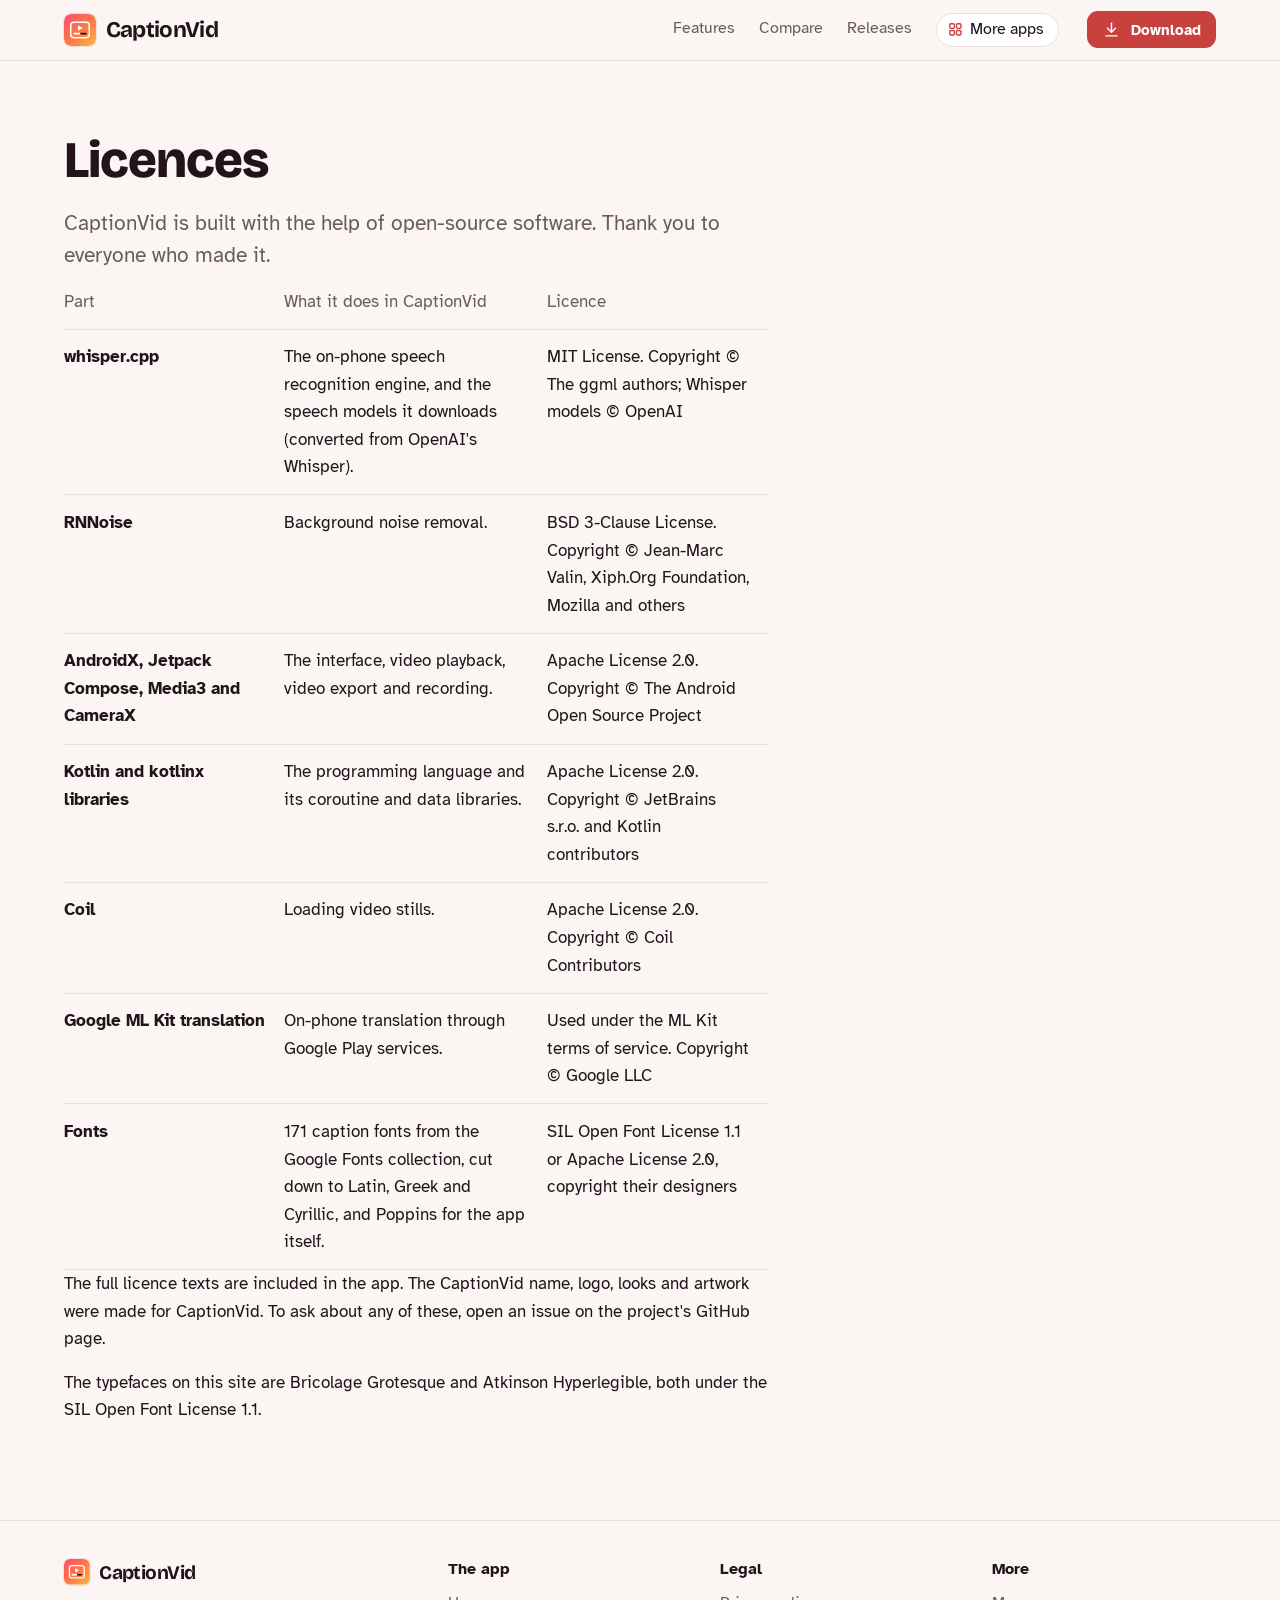
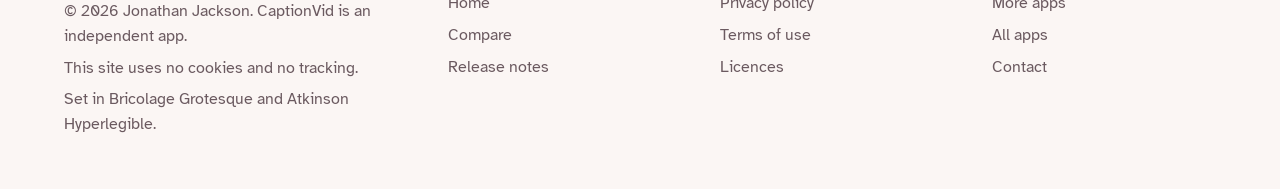
==== licences.html @ 20e52fe6 "CaptionVid 1.0.0 website" ====
<!DOCTYPE html>
<html lang="en-GB">
<head>
<meta charset="utf-8">
<meta name="viewport" content="width=device-width, initial-scale=1">
<title>CaptionVid licences</title>
<meta name="description" content="The open-source parts inside CaptionVid and their licences.">
<meta name="author" content="Jonathan Jackson">
<link rel="canonical" href="https://customgpter.github.io/captionvid/licences.html">
<meta name="theme-color" content="#fbf6f4" media="(prefers-color-scheme: light)">
<meta name="theme-color" content="#0e0b10" media="(prefers-color-scheme: dark)">
<meta property="og:type" content="website">
<meta property="og:site_name" content="CaptionVid">
<meta property="og:title" content="CaptionVid licences">
<meta property="og:description" content="The open-source parts inside CaptionVid and their licences.">
<meta property="og:url" content="https://customgpter.github.io/captionvid/licences.html">
<meta property="og:image" content="https://customgpter.github.io/captionvid/assets/og.png">
<meta property="og:image:width" content="1200">
<meta property="og:image:height" content="630">
<meta property="og:image:alt" content="CaptionVid&#x27;s editor: a sunset video with word-by-word captions, the timeline and the word strip">
<meta property="og:locale" content="en_GB">
<meta name="twitter:card" content="summary_large_image">
<link rel="icon" href="./assets/favicon.svg" type="image/svg+xml">
<link rel="apple-touch-icon" href="./assets/apple-touch-icon.png">
<link rel="preload" href="./assets/fonts/bricolage-grotesque-latin.woff2" as="font" type="font/woff2" crossorigin>
<link rel="preload" href="./assets/fonts/atkinson-hyperlegible-latin-400-normal.woff2" as="font" type="font/woff2" crossorigin>
<link rel="stylesheet" href="./assets/site.css?v=1">
<link rel="stylesheet" href="./assets/house.css?v=1">
<link rel="stylesheet" href="./assets/apps-list.css?v=1">
<script src="./assets/apps-list.js?v=1" defer></script>
</head>
<body>
<a class="skip" href="#main">Skip to content</a>
<header class="masthead">
<div class="wrap">
<a class="brand" href="./" aria-label="CaptionVid home"><svg viewBox="0 0 108 108" aria-hidden="true"><defs><linearGradient id="cvbg" x1="0" y1="0" x2="1" y2="1"><stop offset="0" stop-color="#ff4d6d"/><stop offset=".55" stop-color="#ff7a45"/><stop offset="1" stop-color="#ffb547"/></linearGradient></defs><rect width="108" height="108" rx="24" fill="url(#cvbg)"/><g transform="translate(54 54) scale(1.3) translate(-54 -54)"><path d="M38,34 h32 a8,8 0 0 1 8,8 v24 a8,8 0 0 1 -8,8 h-32 a8,8 0 0 1 -8,-8 v-24 a8,8 0 0 1 8,-8 z" fill="none" stroke="#fff" stroke-width="4"/><path d="M49,42 L61,49 L49,56 Z" fill="#fff"/><path d="M39,61 h14 a2.5,2.5 0 0 1 0,5 h-14 a2.5,2.5 0 0 1 0,-5 z" fill="#fff"/><path d="M57,61 h12 a2.5,2.5 0 0 1 0,5 h-12 a2.5,2.5 0 0 1 0,-5 z" fill="#1a1020"/></g></svg><span>CaptionVid</span></a>
<nav aria-label="Main"><ul><li><a href="./#features">Features</a></li><li><a href="./compare.html">Compare</a></li><li><a href="./releases.html">Releases</a></li><li><a class="more-apps" href="./more-apps.html"><svg class="ico" viewBox="0 0 24 24" aria-hidden="true"><rect x="4" y="4" width="6.5" height="6.5" rx="1.6"/><rect x="13.5" y="4" width="6.5" height="6.5" rx="1.6"/><rect x="4" y="13.5" width="6.5" height="6.5" rx="1.6"/><rect x="13.5" y="13.5" width="6.5" height="6.5" rx="1.6"/></svg>More apps</a></li></ul></nav>
<a class="button small" href="https://github.com/CustomGPTer/captionvid/releases/latest/download/CaptionVid.apk"><svg class="ico" viewBox="0 0 24 24" aria-hidden="true"><path d="M12 4v11"/><path d="M7 10.5l5 5 5-5"/><path d="M5 20h14"/></svg>Download</a>
</div>
</header>
<main id="main" class="doc">
<div class="wrap">
<div class="measure">
<h1>Licences</h1>
<p class="lede">CaptionVid is built with the help of open-source software. Thank you to everyone who made it.</p>
<div class="scroll"><table><thead><tr><th scope="col">Part</th><th scope="col">What it does in CaptionVid</th><th scope="col">Licence</th></tr></thead><tbody><tr><th scope="row">whisper.cpp</th><td>The on-phone speech recognition engine, and the speech models it downloads (converted from OpenAI's Whisper).</td><td>MIT License. Copyright &copy; The ggml authors; Whisper models &copy; OpenAI</td></tr><tr><th scope="row">RNNoise</th><td>Background noise removal.</td><td>BSD 3-Clause License. Copyright &copy; Jean-Marc Valin, Xiph.Org Foundation, Mozilla and others</td></tr><tr><th scope="row">AndroidX, Jetpack Compose, Media3 and CameraX</th><td>The interface, video playback, video export and recording.</td><td>Apache License 2.0. Copyright &copy; The Android Open Source Project</td></tr><tr><th scope="row">Kotlin and kotlinx libraries</th><td>The programming language and its coroutine and data libraries.</td><td>Apache License 2.0. Copyright &copy; JetBrains s.r.o. and Kotlin contributors</td></tr><tr><th scope="row">Coil</th><td>Loading video stills.</td><td>Apache License 2.0. Copyright &copy; Coil Contributors</td></tr><tr><th scope="row">Google ML Kit translation</th><td>On-phone translation through Google Play services.</td><td>Used under the ML Kit terms of service. Copyright &copy; Google LLC</td></tr><tr><th scope="row">Fonts</th><td>171 caption fonts from the Google Fonts collection, cut down to Latin, Greek and Cyrillic, and Poppins for the app itself.</td><td>SIL Open Font License 1.1 or Apache License 2.0, copyright their designers</td></tr></tbody></table></div>
<p>The full licence texts are included in the app. The CaptionVid name, logo, looks and artwork were made for CaptionVid. To ask about any of these, open an issue on the project's GitHub page.</p>
<p>The typefaces on this site are Bricolage Grotesque and Atkinson Hyperlegible, both under the SIL Open Font License 1.1.</p>
</div>
</div>
</main>
<footer class="colophon">
<div class="wrap">
<div>
<a class="brand" href="./" aria-label="CaptionVid home"><svg viewBox="0 0 108 108" aria-hidden="true"><defs><linearGradient id="cvbg" x1="0" y1="0" x2="1" y2="1"><stop offset="0" stop-color="#ff4d6d"/><stop offset=".55" stop-color="#ff7a45"/><stop offset="1" stop-color="#ffb547"/></linearGradient></defs><rect width="108" height="108" rx="24" fill="url(#cvbg)"/><g transform="translate(54 54) scale(1.3) translate(-54 -54)"><path d="M38,34 h32 a8,8 0 0 1 8,8 v24 a8,8 0 0 1 -8,8 h-32 a8,8 0 0 1 -8,-8 v-24 a8,8 0 0 1 8,-8 z" fill="none" stroke="#fff" stroke-width="4"/><path d="M49,42 L61,49 L49,56 Z" fill="#fff"/><path d="M39,61 h14 a2.5,2.5 0 0 1 0,5 h-14 a2.5,2.5 0 0 1 0,-5 z" fill="#fff"/><path d="M57,61 h12 a2.5,2.5 0 0 1 0,5 h-12 a2.5,2.5 0 0 1 0,-5 z" fill="#1a1020"/></g></svg><span>CaptionVid</span></a>
<p>&copy; 2026 Jonathan Jackson. CaptionVid is an independent app.</p>
<p>This site uses no cookies and no tracking.</p>
<p>Set in Bricolage Grotesque and Atkinson Hyperlegible.</p>
</div>
<nav aria-label="The app"><h2>The app</h2><ul>
<li><a href="./">Home</a></li>
<li><a href="./compare.html">Compare</a></li>
<li><a href="./releases.html">Release notes</a></li>

</ul></nav>
<nav aria-label="Legal"><h2>Legal</h2><ul>
<li><a href="./privacy.html">Privacy policy</a></li>
<li><a href="./terms.html">Terms of use</a></li>
<li><a href="./licences.html">Licences</a></li>
</ul></nav>
<nav aria-label="More"><h2>More</h2><ul>
<li><a href="./more-apps.html">More apps</a></li>
<li><a href="https://customgpter.github.io/">All apps</a></li>
<li><a href="https://github.com/CustomGPTer/captionvid/issues">Contact</a></li>
</ul></nav>
</div>
</footer>
</body>
</html>
---- assets/site.css ----
@font-face{font-family:"Bricolage Grotesque";src:url("fonts/bricolage-grotesque-latin.woff2") format("woff2");font-weight:200 800;font-style:normal;font-display:swap}
@font-face{font-family:"Atkinson Hyperlegible";src:url("fonts/atkinson-hyperlegible-latin-400-normal.woff2") format("woff2");font-weight:400;font-style:normal;font-display:swap}
@font-face{font-family:"Atkinson Hyperlegible";src:url("fonts/atkinson-hyperlegible-latin-700-normal.woff2") format("woff2");font-weight:700;font-style:normal;font-display:swap}

/* Daylight page, night-time camera. The lamp colour is kept for the one thing to press and for what the camera has seen. */
:root{
  --page:#f2f5f9; --panel:#ffffff; --raised:#e8edf3; --ink:#0d1a2b; --soft:#465468; --rule:#d2dae4;
  --accent:#0a6a55; --accent-ink:#ffffff; --warn:#8a5200; --rec:#d3302f;
  --lamp:#ffb347; --lamp-ink:#231400; --lamp-text:#8a5200;
  --night:#09111e; --night-2:#111d30; --night-3:#1a2a43; --night-ink:#eaf0f8; --night-soft:#9fb0c7; --night-rule:#24364f; --iris:#55d6ab;
  --display:"Bricolage Grotesque","Atkinson Hyperlegible",system-ui,sans-serif;
  --sans:"Atkinson Hyperlegible",system-ui,-apple-system,"Segoe UI",Roboto,sans-serif;
  --mono:ui-monospace,SFMono-Regular,Menlo,Consolas,"Liberation Mono",monospace;
  color-scheme:light dark;
}
@media (prefers-color-scheme:dark){
  :root{--page:#0a111b; --panel:#111a27; --raised:#182434; --ink:#e9eef5; --soft:#a0aec0; --rule:#243247;
    --accent:#55d6ab; --accent-ink:#00281d; --warn:#ffb347; --rec:#ff6163; --lamp-text:#ffb347}
}

*,*::before,*::after{box-sizing:border-box}
html{-webkit-text-size-adjust:100%;scroll-behavior:smooth;scroll-padding-top:5.5rem}
@media (prefers-reduced-motion:reduce){html{scroll-behavior:auto}}
body{margin:0;background:var(--page);color:var(--ink);font:400 1.0625rem/1.62 var(--sans);text-rendering:optimizeLegibility;-webkit-font-smoothing:antialiased}
img,svg{max-width:100%;display:block}
a{color:var(--accent);text-decoration-thickness:.07em;text-underline-offset:.2em}
a:hover{text-decoration-thickness:.13em}
:focus-visible{outline:3px solid var(--lamp);outline-offset:3px;border-radius:6px}
code{font:.9em/1 var(--mono);overflow-wrap:anywhere}
h1,h2,h3{font-family:var(--display);font-weight:700;letter-spacing:-.015em;line-height:1.08;margin:0;text-wrap:balance}
p{margin:0 0 1rem}
.skip{position:absolute;left:-999px;top:0;background:var(--ink);color:var(--page);padding:.6rem 1rem;z-index:30;border-radius:0 0 8px 0}
.skip:focus{left:0}
.sr{position:absolute;width:1px;height:1px;overflow:hidden;clip-path:inset(50%);white-space:nowrap}
.wrap{width:min(72rem,100% - 2.5rem);margin-inline:auto}
.measure{max-width:44rem}
.ico{width:1.25em;height:1.25em;flex:none;fill:none;stroke:currentColor;stroke-width:1.75;stroke-linecap:round;stroke-linejoin:round}

/* ---------- masthead */
.masthead{position:sticky;top:0;z-index:20;background:color-mix(in srgb,var(--page) 88%,transparent);-webkit-backdrop-filter:blur(14px) saturate(1.3);backdrop-filter:blur(14px) saturate(1.3);border-bottom:1px solid var(--rule)}
.masthead .wrap{display:flex;flex-wrap:wrap;align-items:center;gap:.35rem 1.75rem;padding-block:.7rem}
.brand{display:inline-flex;align-items:center;gap:.6rem;font:700 1.4rem/1 var(--display);letter-spacing:-.03em;color:var(--ink);text-decoration:none;margin-right:auto}
.brand svg{width:2rem;height:2rem;flex:none;border-radius:.5rem;box-shadow:0 0 0 1px var(--rule)}
.masthead nav ul{display:flex;flex-wrap:wrap;align-items:center;gap:.15rem 1.5rem;list-style:none;margin:0;padding:0;font-size:1rem;line-height:1.3}
.masthead nav a{display:inline-flex;align-items:center;gap:.4rem;color:var(--soft);text-decoration:none;padding-block:.45rem;border-bottom:2px solid transparent}
.masthead nav a:hover{color:var(--ink)}
.masthead nav a[aria-current="page"]{color:var(--ink);border-bottom-color:var(--lamp)}
.masthead nav a.more-apps{color:var(--ink);border:1px solid var(--rule);border-radius:999px;padding:.34rem .85rem .34rem .65rem;background:var(--panel)}
.masthead nav a.more-apps .ico{width:1.05em;height:1.05em;color:var(--accent);stroke-width:2}
.masthead nav a.more-apps:hover,.masthead nav a.more-apps[aria-current="page"]{border-color:var(--accent)}
.button{display:inline-flex;align-items:center;gap:.6rem;background:var(--lamp);color:var(--lamp-ink);font:700 1.08rem/1.2 var(--sans);text-decoration:none;padding:.95rem 1.5rem;border-radius:14px;box-shadow:0 1px 0 rgba(255,255,255,.45) inset,0 12px 24px -14px rgba(138,82,0,.9)}
.button:hover{background:#ffc56e}
.button:active{transform:translateY(1px)}
.button.small{font-size:.95rem;padding:.55rem .95rem;border-radius:11px;box-shadow:none}
.button.quiet{background:none;box-shadow:none;border:1px solid var(--rule);color:var(--ink)}
.button.quiet:hover{border-color:var(--ink);background:none}
@media (max-width:52rem){
  .masthead nav{order:3;flex:1 0 100%}
  .masthead nav ul{gap:.1rem .85rem;font-size:.95rem}
  .masthead nav .wide{display:none}
}
@media (max-width:24rem){.masthead nav a.more-apps .ico{display:none}.masthead nav a.more-apps{padding-inline:.7rem}}

/* ---------- hero */
.hero{padding-block:clamp(2.2rem,6vw,4.75rem) clamp(2.5rem,6vw,4.5rem);overflow:hidden}
.hero-grid{display:grid;gap:clamp(2.25rem,5vw,4rem);align-items:center}
@media (min-width:62rem){.hero-grid{grid-template-columns:minmax(0,11fr) minmax(0,10fr)}}
.hero h1{font-size:clamp(2.6rem,6vw,4.25rem);font-weight:800;line-height:1;letter-spacing:-.022em;margin-bottom:1.5rem}
.lede{font-size:clamp(1.14rem,2vw,1.3rem);line-height:1.55;color:var(--soft);margin:0 0 1rem;max-width:34rem}
.get{display:flex;flex-wrap:wrap;align-items:center;gap:.9rem 1.5rem;margin:1.8rem 0 1.1rem}
.get .aside{font-weight:700;color:var(--ink)}
.facts{font-size:.98rem;line-height:1.5;color:var(--soft);margin:0 0 .5rem;max-width:36rem}
.pills{display:flex;flex-wrap:wrap;gap:.45rem;list-style:none;margin:0 0 1rem;padding:0;font-size:.95rem}
.pills li{border:1px solid var(--rule);border-radius:999px;padding:.22rem .8rem;background:var(--panel);color:var(--soft)}

/* the monitor: the camera's view, the day beneath it, and the alert it sends */
.monitor{position:relative;max-width:36rem;margin-inline:auto;width:100%;padding-bottom:3.1rem}
@media (min-width:62rem){.monitor{margin-inline:auto 0}}
.screen{position:relative;background:var(--night);border-radius:22px;padding:.6rem;box-shadow:0 0 0 1px var(--night-rule),0 30px 60px -30px rgba(9,17,30,.75)}
.cam{position:relative;border-radius:15px;overflow:hidden;aspect-ratio:16/10;background:#0b1626}
.cam svg{width:100%;height:100%}
.cam text{font:700 15px var(--sans);fill:#231400}
.hud{position:absolute;display:inline-flex;align-items:center;gap:.4rem;font:700 .76rem/1 var(--sans);color:var(--night-ink);background:rgba(6,12,22,.62);border-radius:999px;padding:.38rem .65rem;letter-spacing:.01em}
.hud i{width:.5rem;height:.5rem;border-radius:50%;background:var(--iris)}
.hud.watching{left:.7rem;top:.7rem}
.hud.rec{right:.7rem;top:.7rem}
.hud.rec i{background:#ff5a5c}
.hud.stamp{left:.7rem;bottom:.7rem;font:400 .74rem/1 var(--mono);border-radius:6px;color:#d5deea}
.hud.place{right:.7rem;bottom:.7rem;border-radius:6px;font-weight:400;color:#d5deea}
.day{padding:.85rem .55rem 2rem;color:var(--night-soft);font-size:.8rem;line-height:1.2}
.day-head{display:flex;justify-content:space-between;margin-bottom:.6rem}
.day-head b{color:var(--night-ink)}
.track{position:relative;height:1.5rem;border-radius:7px;background:repeating-linear-gradient(90deg,var(--night-3) 0 1px,transparent 1px calc(100% / 24)),var(--night-2);box-shadow:inset 0 0 0 1px var(--night-rule)}
.ev{position:absolute;top:3px;bottom:3px;width:max(5px,1.1%);border-radius:3px;background:var(--iris);left:var(--at)}
.ev.seen{background:var(--lamp)}
.now{position:absolute;top:-4px;bottom:-4px;left:var(--at);width:2px;background:var(--night-ink);border-radius:2px}
.hours{display:flex;justify-content:space-between;margin-top:.4rem;font-size:.72rem}
.alert{position:absolute;right:-.4rem;bottom:0;display:flex;align-items:center;gap:.75rem;width:min(19rem,88%);background:var(--panel);color:var(--ink);border:1px solid var(--rule);border-radius:16px;padding:.65rem .8rem;box-shadow:0 18px 36px -18px rgba(9,17,30,.55)}
.alert .thumb{flex:none;width:3.1rem;height:3.1rem;border-radius:10px;background:linear-gradient(160deg,#16263d,#0b1626);position:relative;overflow:hidden}
.alert .thumb::before{content:"";position:absolute;left:50%;bottom:0;width:38%;height:62%;translate:-50% 0;border-radius:40% 40% 0 0;background:#6f86a6}
.alert .thumb::after{content:"";position:absolute;left:50%;top:14%;width:26%;aspect-ratio:1;translate:-50% 0;border-radius:50%;background:#8ea4c2}
.alert b{display:block;font-size:.98rem;line-height:1.25}
.alert span{display:block;font-size:.86rem;color:var(--soft);line-height:1.3}
.alert .dot{flex:none;width:.6rem;height:.6rem;border-radius:50%;background:var(--lamp);margin-left:auto;box-shadow:0 0 0 4px color-mix(in srgb,var(--lamp) 25%,transparent)}
@media (max-width:26rem){.alert{right:0}}
@media (prefers-reduced-motion:no-preference){
  .cam .spill{animation:vg-in .9s ease-out .25s both}
  .cam .who{animation:vg-step .9s cubic-bezier(.2,.8,.25,1) .9s both}
  .cam .mark{animation:vg-lock .45s cubic-bezier(.3,1.4,.5,1) 1.7s both;transform-box:fill-box;transform-origin:center}
  .hud.rec{animation:vg-in .3s ease-out 2.05s both}
  .hud.rec i{animation:vg-blink 1.2s steps(2,jump-none) 2.3s 4}
  .ev.seen,.now{animation:vg-pop .4s cubic-bezier(.3,1.5,.5,1) 2.4s both}
  .alert{animation:vg-rise .6s cubic-bezier(.2,.8,.25,1) 2.9s both}
  @keyframes vg-in{from{opacity:0}to{opacity:1}}
  @keyframes vg-step{from{opacity:0;transform:translateX(18px)}to{opacity:1;transform:none}}
  @keyframes vg-lock{from{opacity:0;transform:scale(1.12)}to{opacity:1;transform:none}}
  @keyframes vg-blink{from{opacity:1}to{opacity:.25}}
  @keyframes vg-pop{from{opacity:0;transform:scaleY(.2)}to{opacity:1;transform:none}}
  @keyframes vg-rise{from{opacity:0;transform:translateY(14px)}to{opacity:1;transform:none}}
}

/* ---------- sections */
section{padding-block:clamp(3rem,7vw,5.5rem)}
section + section{border-top:1px solid var(--rule)}
h2{font-size:clamp(1.8rem,3.6vw,2.6rem);margin-bottom:.9rem}
h3{font:700 1.1rem/1.3 var(--sans);letter-spacing:0;margin:0 0 .3rem}
.intro{color:var(--soft);max-width:40rem;margin-bottom:2.2rem;font-size:1.1rem}

.promises{padding-block:0;border-block:1px solid var(--rule);background:var(--panel)}
.promises ul{list-style:none;margin:0;padding:0;display:grid;grid-template-columns:repeat(auto-fit,minmax(min(100%,14rem),1fr))}
.promises li{display:flex;gap:.8rem;align-items:flex-start;padding:1.4rem 1.5rem 1.4rem 0}
.promises .ico{width:1.6rem;height:1.6rem;color:var(--accent);margin-top:.1rem}
.promises b{display:block;line-height:1.3}
.promises span{color:var(--soft);font-size:.96rem;line-height:1.45;display:block}
.hero + .promises{border-top:1px solid var(--rule)}

.steps{list-style:none;counter-reset:s;margin:0;padding:0;display:grid;gap:1.25rem}
@media (min-width:52rem){.steps{grid-template-columns:repeat(3,minmax(0,1fr))}}
.steps li{counter-increment:s;background:var(--panel);border:1px solid var(--rule);border-radius:18px;padding:1.4rem 1.4rem 1.5rem}
.steps li::before{content:counter(s);display:grid;place-items:center;width:2rem;height:2rem;border-radius:50%;background:var(--ink);color:var(--page);font:700 1rem/1 var(--display);margin-bottom:1rem}
.steps p{margin:0;color:var(--soft)}

.notices{display:grid;gap:1.25rem}
@media (min-width:52rem){.notices{grid-template-columns:repeat(2,minmax(0,1fr))}}
.sense{background:var(--night);color:var(--night-ink);border-radius:20px;padding:1.5rem 1.5rem 1.6rem;box-shadow:0 0 0 1px var(--night-rule)}
.sense h3{font:700 1.35rem/1.2 var(--display);letter-spacing:-.02em;margin-bottom:.35rem}
.sense p{color:var(--night-soft);margin-bottom:1.1rem}
.chips{display:flex;flex-wrap:wrap;gap:.5rem;list-style:none;margin:0;padding:0}
.chips li{display:inline-flex;align-items:center;gap:.45rem;border:1px solid var(--night-rule);background:var(--night-2);border-radius:10px;padding:.42rem .75rem .42rem .6rem;font-size:.98rem;line-height:1.2}
.chips .ico{color:var(--lamp)}

.groups{display:grid;gap:0}
.group{display:grid;gap:.4rem 3rem;padding-block:1.6rem;border-top:1px solid var(--rule)}
.group:last-child{border-bottom:1px solid var(--rule)}
@media (min-width:56rem){.group{grid-template-columns:13rem minmax(0,1fr)}}
.group > h3{font:700 1.3rem/1.2 var(--display);letter-spacing:-.02em;color:var(--ink)}
.group dl{margin:0;display:grid;gap:1.1rem 2.5rem}
@media (min-width:40rem){.group dl{grid-template-columns:repeat(2,minmax(0,1fr))}}
.group dt{font-weight:700;line-height:1.35}
.group dd{margin:.2rem 0 0;color:var(--soft)}

.setups{display:grid;gap:1.25rem}
@media (min-width:52rem){.setups{grid-template-columns:repeat(2,minmax(0,1fr))}}
.setup{background:var(--panel);border:1px solid var(--rule);border-radius:20px;padding:1.5rem}
.setup h3{font:700 1.35rem/1.2 var(--display);letter-spacing:-.02em;margin-bottom:.9rem}
.setup .kit{display:flex;align-items:center;gap:.6rem;color:var(--soft);font-size:.95rem;margin-bottom:1rem}
.setup .kit .ico{width:1.9rem;height:1.9rem;color:var(--ink);stroke-width:1.5}
.setup .kit .to{width:1.2rem;height:1.2rem;color:var(--soft)}
.ticks{list-style:none;margin:0;padding:0;display:grid;gap:.5rem}
.ticks li{position:relative;padding-left:1.7rem;color:var(--soft)}
.ticks li::before{content:"";position:absolute;left:.15rem;top:.42em;width:.75rem;height:.42rem;border-left:2.5px solid var(--accent);border-bottom:2.5px solid var(--accent);rotate:-45deg}

.modes{list-style:none;margin:0;padding:0;display:grid;gap:1.25rem}
@media (min-width:52rem){.modes{grid-template-columns:repeat(3,minmax(0,1fr))}}
.modes li{border-top:3px solid var(--ink);padding-top:1rem}
.modes p{color:var(--soft);margin:0}

.scroll{overflow-x:auto}
table{width:100%;border-collapse:collapse}
th,td{text-align:left;vertical-align:top;padding:.85rem 1.2rem .85rem 0;border-top:1px solid var(--rule)}
thead th{border-top:0;color:var(--soft);font-weight:400;padding-top:0}
tbody th{font-weight:700;min-width:11rem}
tr:last-child>*{border-bottom:1px solid var(--rule)}
.after-table{margin-top:1.5rem}
/* On a phone a table becomes a stack: the row's name, then its cells side by side. */
@media (max-width:40rem){
  table:not(.cmp),table:not(.cmp) thead,table:not(.cmp) tbody{display:block}
  table:not(.cmp) tr{display:flex;flex-wrap:wrap;gap:.3rem 1.1rem;padding:.9rem 0;border-top:1px solid var(--rule)}
  table:not(.cmp) thead tr{border-top:0;padding-top:0}
  table:not(.cmp) tbody tr:last-child{border-bottom:1px solid var(--rule)}
  table:not(.cmp) th,table:not(.cmp) td{display:block;border:0;padding:0;flex:1 1 0;min-width:0;overflow-wrap:break-word}
  table:not(.cmp) tr>:first-child{flex:0 0 100%;min-width:0}
}

.plain{list-style:none;margin:0;padding:0;display:grid;gap:1.6rem 3rem}
@media (min-width:52rem){.plain{grid-template-columns:repeat(3,minmax(0,1fr))}}
.plain p{color:var(--soft);margin:0}

.faq{display:grid;gap:0 3rem;align-items:start}
@media (min-width:56rem){.faq{grid-template-columns:repeat(2,minmax(0,1fr))}}
.faq details{border-top:1px solid var(--rule);padding:.15rem 0}
.faq summary{cursor:pointer;list-style:none;display:flex;align-items:flex-start;justify-content:space-between;gap:1rem;font-weight:700;padding:.85rem 0;line-height:1.35}
.faq summary::-webkit-details-marker{display:none}
.faq summary::after{content:"";flex:none;width:.6rem;height:.6rem;margin:.3rem .25rem 0 0;border-right:2px solid var(--soft);border-bottom:2px solid var(--soft);rotate:45deg;transition:rotate .15s}
.faq details[open] summary::after{rotate:-135deg;margin-top:.55rem}
.faq details p{color:var(--soft);margin:0 0 1.1rem;max-width:36rem}
@media (prefers-reduced-motion:reduce){.faq summary::after{transition:none}}

.closing{background:var(--night);color:var(--night-ink);border-top:0}
.closing .wrap{display:grid;gap:1.5rem 3rem;align-items:center}
@media (min-width:52rem){.closing .wrap{grid-template-columns:minmax(0,1fr) auto}}
.closing h2{margin-bottom:.5rem}
.closing p{color:var(--night-soft);margin:0;max-width:36rem}
.closing a:not(.button){color:var(--iris)}
section + .closing{border-top:0}

/* ---------- document pages */
.doc{padding-block:clamp(2.5rem,6vw,4.5rem) clamp(3rem,7vw,5rem)}
.doc h1{font-size:clamp(2.2rem,5vw,3.2rem);font-weight:800;letter-spacing:-.02em;margin-bottom:1.2rem}
.doc .lede{max-width:none}
.doc h2{font-size:1.6rem;margin-top:2.8rem;margin-bottom:.7rem;scroll-margin-top:5.5rem}
.doc h3{margin-top:1.6rem}
.doc ul{padding-left:1.25rem;margin:0 0 1rem}
.doc li{margin:.4rem 0}
.doc a{overflow-wrap:anywhere}
.contents{border-block:1px solid var(--rule);padding-block:1rem;margin-block:2rem}
.contents ul{list-style:none;margin:.4rem 0 0;padding:0;columns:2 14rem;column-gap:2rem}
.contents li{margin:.2rem 0;break-inside:avoid}
.note{border-left:3px solid var(--lamp);padding:.2rem 0 .2rem 1.1rem;color:var(--soft)}
.key{font-size:.95rem;line-height:1.55;color:var(--soft);margin:0 0 .6rem}
.sum{font-size:.95rem;overflow-wrap:anywhere}

/* ---------- compare */
.cmp{min-width:44rem;margin:1.4rem 0 1rem}
.cmp th,.cmp td{padding:.85rem .9rem}
.cmp thead th{color:var(--ink);font-weight:700;vertical-align:bottom;padding-top:.85rem}
.cmp small{display:block;font-weight:400;font-size:.84rem;line-height:1.35;color:var(--soft)}
.cmp tbody th{min-width:13rem;padding-left:0}
.cmp thead th:first-child{padding-left:0}
.cmp .ours{background:var(--panel);box-shadow:inset 1px 0 var(--rule),inset -1px 0 var(--rule)}
.yes{color:var(--accent);font-weight:700}
.pay{color:var(--lamp-text);font-weight:700}
.na{color:var(--soft)}
.cmp .app{display:none}
@media (max-width:54rem){
  .cmp{min-width:0}
  .cmp thead{position:absolute;width:1px;height:1px;overflow:hidden;clip-path:inset(50%)}
  .cmp tbody,.cmp tr,.cmp th,.cmp td{display:block}
  .cmp tr{padding:1rem 0;border-top:1px solid var(--rule)}
  .cmp th,.cmp td{border:0;padding:0}
  .cmp tbody th{min-width:0;margin-bottom:.55rem}
  .cmp td{display:grid;grid-template-columns:7.5rem 1fr;gap:.75rem;padding:.22rem 0}
  .cmp .app{display:block;font-weight:400;color:var(--soft)}
  .cmp .ours{background:none;box-shadow:none}
  .cmp .ours .app{color:var(--ink);font-weight:700}
}

/* ---------- release notes */
.release{border-top:1px solid var(--rule);margin-top:2.4rem;padding-top:1.9rem;scroll-margin-top:5.5rem}
.doc .release h2{margin-top:0}
.contents + .release{border-top:0;margin-top:0;padding-top:.4rem}
.ver{font-weight:700;font-size:.95rem;color:var(--lamp-text);margin:0 0 .5rem}
.when{color:var(--soft);margin:-.2rem 0 .2rem}
.tag{display:inline-block;background:var(--accent);color:var(--accent-ink);border-radius:999px;font-weight:700;font-size:.8rem;padding:.08rem .6rem;margin-right:.6rem}
.doc .release h3{font-size:1rem;color:var(--ink);margin:1.3rem 0 .2rem}
.release ul{margin-bottom:0}

/* ---------- more apps */
.mapps{list-style:none;margin:2.2rem 0 0;padding:0;display:grid;gap:1.4rem}
@media (min-width:50rem){.mapps{grid-template-columns:repeat(2,minmax(0,1fr))}}
.doc .mapps{padding-left:0}
.doc .mapp{margin:0}
.mapp{display:flex;flex-direction:column;background:var(--panel);border:1px solid var(--rule);border-radius:20px;overflow:hidden}
.mapp-cover{position:relative;height:6.5rem;background:linear-gradient(135deg,var(--b),var(--b2));overflow:hidden}
.mapp-cover svg{position:absolute;right:-1.2rem;top:-1.6rem;width:11rem;height:11rem;max-width:none;opacity:.22}
.mapp-body{display:flex;flex-direction:column;flex:1;padding:0 1.4rem 1.4rem}
.mapp-icon{width:4.25rem;height:4.25rem;border-radius:1rem;margin-top:-2.1rem;position:relative;box-shadow:0 0 0 4px var(--panel)}
.mapp h2{font-size:1.6rem;margin:.85rem 0 .1rem}
.mapp-kind{color:var(--soft);margin:0 0 .7rem}
.mapp-say{margin:0 0 1.1rem}
.mapp-go{display:flex;flex-wrap:wrap;align-items:center;gap:.7rem 1.3rem;margin:auto 0 0}
.mapp-go .button{padding:.75rem 1.15rem;font-size:1rem;border-radius:12px}
.mapp-site{font-weight:700}
.mapp-needs{font-size:.9rem;color:var(--soft);margin:.9rem 0 0}

/* ---------- colophon */
.colophon{border-top:1px solid var(--rule);color:var(--soft);font-size:.98rem;line-height:1.6}
.colophon .wrap{display:grid;gap:2rem 3rem;padding-block:2.4rem 2.8rem}
@media (min-width:52rem){.colophon .wrap{grid-template-columns:minmax(0,1.5fr) repeat(3,minmax(0,1fr))}}
.colophon p{margin:0 0 .4rem;max-width:26rem}
.colophon .brand{font-size:1.2rem;margin-bottom:.9rem}
.colophon .brand svg{width:1.6rem;height:1.6rem}
.colophon h2{font:700 .98rem/1.3 var(--sans);letter-spacing:0;color:var(--ink);margin:0 0 .5rem}
.colophon ul{list-style:none;margin:0;padding:0}
.colophon li a{display:inline-block;padding-block:.22rem;color:var(--soft);text-decoration:none}
.colophon li a:hover{color:var(--ink);text-decoration:underline}
---- assets/house.css ----
:root{--page:#fbf6f4;--panel:#ffffff;--raised:#fdebe5;--ink:#22141a;--soft:#6b5a60;--rule:#eddfda;--accent:#c8413f;--accent-ink:#ffffff;--lamp:#c8413f;--lamp-ink:#ffffff;--lamp-text:#c8413f}
@media (prefers-color-scheme:dark){:root{--page:#0e0b10;--panel:#17131a;--raised:#221a22;--ink:#f7eef0;--soft:#ab9ca3;--rule:#2e2530;--accent:#ff7a59;--accent-ink:#2a0d07;--lamp:#ff7a59;--lamp-ink:#2a0d07;--lamp-text:#ff7a59}}
/* House additions: phone frames, the screens gallery, the lawful-use box and test-build labels. */
.brand svg{border-radius:22%}
.hero-phone{display:flex;justify-content:center}
.phone{position:relative;width:min(100%,19rem);aspect-ratio:393/852;padding:.55rem;border-radius:2.6rem;background:#0b0d12;box-shadow:0 0 0 1px rgba(255,255,255,.06) inset,0 1px 0 rgba(255,255,255,.12) inset,0 30px 60px -28px rgba(10,20,40,.55),0 12px 24px -12px rgba(10,20,40,.35)}
.phone img{display:block;width:100%;height:100%;object-fit:cover;object-position:top;border-radius:2.1rem;background:#111}
.gallery{display:flex;gap:clamp(1rem,3vw,1.75rem);overflow-x:auto;scroll-snap-type:x mandatory;padding:.5rem .25rem 1.25rem;margin:1.75rem -.25rem 0;scrollbar-width:thin;overscroll-behavior-x:contain}
.gallery:focus-visible{outline-offset:6px}
.shot{flex:0 0 auto;width:min(72vw,15.5rem);margin:0;scroll-snap-align:start}
.shot .phone{width:100%;border-radius:2.2rem;padding:.45rem}
.shot .phone img{border-radius:1.8rem}
.shot .shot figcaption{margin:.85rem .2rem 0;font-size:.98rem;line-height:1.4;color:var(--soft)}
.gate-scope{margin:0 0 .25rem}
.law-box{margin:0 0 1rem;padding:.9rem 1rem;max-width:34rem;border:1px solid #e0b450;background:#fff8e6;color:#3d2a00;border-radius:14px}
.law-box label{display:flex;gap:.65rem;align-items:flex-start;font-weight:700;cursor:pointer;font-size:1.02rem}
.law-box input{width:1.25rem;height:1.25rem;margin:.12rem 0 0;flex:none;accent-color:#8a5200}
.law-box p{margin:.5rem 0 0;font-size:.95rem}
.law-box a{color:#6b4000;font-weight:700}
.gate-scope a[aria-disabled="true"]{opacity:.45;cursor:not-allowed;pointer-events:none;filter:grayscale(.4);box-shadow:none}
.law-band{background:var(--raised)}
.beta-tag{display:inline-block;margin-left:-.9rem;font-size:.72rem;font-weight:700;letter-spacing:.05em;text-transform:uppercase;padding:.3rem .5rem;border-radius:6px;background:#ffe7b3;color:#5c3b00;border:1px solid #e0b450}
.beta-note{max-width:34rem;padding:.8rem 1rem;border-radius:12px;background:#ffe7b3;color:#3d2a00;border:1px solid #e0b450}
.mapp-soon{display:inline-block;padding:.85rem 1.3rem;border:1px dashed var(--rule);border-radius:14px;color:var(--soft);font-weight:700}
code.sum{word-break:break-all}
@media (prefers-color-scheme:dark){
  .law-box,.beta-note{background:#2a2108;color:#ffe9b8;border-color:#7a5c14}
  .law-box a{color:#ffd27a}
  .law-box input{accent-color:#ffb347}
  .beta-tag{background:#4a3500;color:#ffe2a3;border-color:#8a6a1c}
  .phone{box-shadow:0 0 0 1px rgba(255,255,255,.1) inset,0 30px 60px -28px rgba(0,0,0,.8)}
}
@media (max-width:40rem){.hero-phone .phone{width:min(78%,17rem)}}
---- assets/apps-list.css ----
/* The full app list on More apps pages and the hub. Works alongside each site's own card styles. */
.mapps-jump{margin:1.8rem 0 0}
.mapps-jump ul{list-style:none;margin:0;padding:0;display:flex;flex-wrap:wrap;gap:.5rem}
.mapps-jump a{display:inline-block;padding:.45rem .85rem;border:1px solid var(--rule,#d2dae4);border-radius:999px;font-size:.95rem;font-weight:700;text-decoration:none;color:inherit;background:var(--panel,#fff)}
.mapps-jump a:hover,.mapps-jump a:focus-visible{border-color:currentColor}
.mapps-group{margin:2.6rem 0 0;scroll-margin-top:5rem}
.mapps-cat{font-size:1.45rem;margin:0;padding:0 0 .6rem;border-bottom:1px solid var(--rule,#d2dae4)}
.mapps-group .mapps{margin-top:1.4rem}
.mapp h3{font-size:1.5rem;line-height:1.2;margin:.85rem 0 .1rem;display:flex;flex-wrap:wrap;align-items:center;gap:.5rem}
.mapp-badge{display:inline-block;font-size:.75rem;font-weight:700;letter-spacing:.04em;text-transform:uppercase;line-height:1;padding:.35rem .55rem;border-radius:6px;vertical-align:middle}
.mapp-badge.beta{background:#ffe7b3;color:#5c3b00;border:1px solid #e0b450}
.mapp-badge.here{background:transparent;color:var(--soft,#465468);border:1px solid var(--rule,#d2dae4)}
.mapp-soon{display:inline-block;padding:.7rem 1.1rem;border:1px dashed var(--rule,#b9c4d1);border-radius:12px;color:var(--soft,#465468);font-weight:700}
.mapp-go .button.ghost{background:transparent;color:inherit;border:2px solid currentColor;box-shadow:none}
.mapp-also{font-size:.9rem;color:var(--soft,#465468);margin:.6rem 0 0}
.mapp-law{margin:0 0 1rem;padding:.8rem .9rem;border:1px solid #e0b450;background:#fff8e6;color:#3d2a00;border-radius:12px;font-size:.95rem}
.mapp-law label{display:flex;gap:.6rem;align-items:flex-start;font-weight:700;cursor:pointer}
.mapp-law input{width:1.2rem;height:1.2rem;margin:.1rem 0 0;flex:none;accent-color:#8a5200}
.mapp-law p{margin:.45rem 0 0}
.mapp-law a{color:#6b4000;font-weight:700}
.mapp a[aria-disabled="true"]{opacity:.45;cursor:not-allowed;pointer-events:none;filter:grayscale(.4)}
@media (prefers-color-scheme:dark){
  .mapp-badge.beta{background:#4a3500;color:#ffe2a3;border-color:#8a6a1c}
  .mapp-law{background:#2a2108;color:#ffe9b8;border-color:#7a5c14}
  .mapp-law a{color:#ffd27a}
  .mapp-law input{accent-color:#ffb347}
}
:where(.mapp a.button){display:inline-flex;align-items:center;gap:.5rem;padding:.75rem 1.15rem;border-radius:12px;background:var(--accent,#1f5fa8);color:var(--accent-ink,#fff);font-weight:700;text-decoration:none;border:2px solid transparent}
:where(.mapp a.button.ghost){background:transparent;color:inherit;border-color:currentColor}
:where(.mapps){list-style:none;padding:0;display:grid;gap:1.4rem}
.gate-scope{margin:0 0 .25rem}
.law-box{margin:0 0 1rem;padding:.9rem 1rem;max-width:34rem;border:1px solid #e0b450;background:#fff8e6;color:#3d2a00;border-radius:14px}
.law-box label{display:flex;gap:.65rem;align-items:flex-start;font-weight:700;cursor:pointer;font-size:1.02rem}
.law-box input{width:1.25rem;height:1.25rem;margin:.12rem 0 0;flex:none;accent-color:#8a5200}
.law-box p{margin:.5rem 0 0;font-size:.95rem}
.law-box a{color:#6b4000;font-weight:700}
.gate-scope a[aria-disabled="true"]{opacity:.45;cursor:not-allowed;pointer-events:none;filter:grayscale(.4);box-shadow:none}
@media (prefers-color-scheme:dark){
  .law-box{background:#2a2108;color:#ffe9b8;border-color:#7a5c14}
  .law-box a{color:#ffd27a}
  .law-box input{accent-color:#ffb347}
}
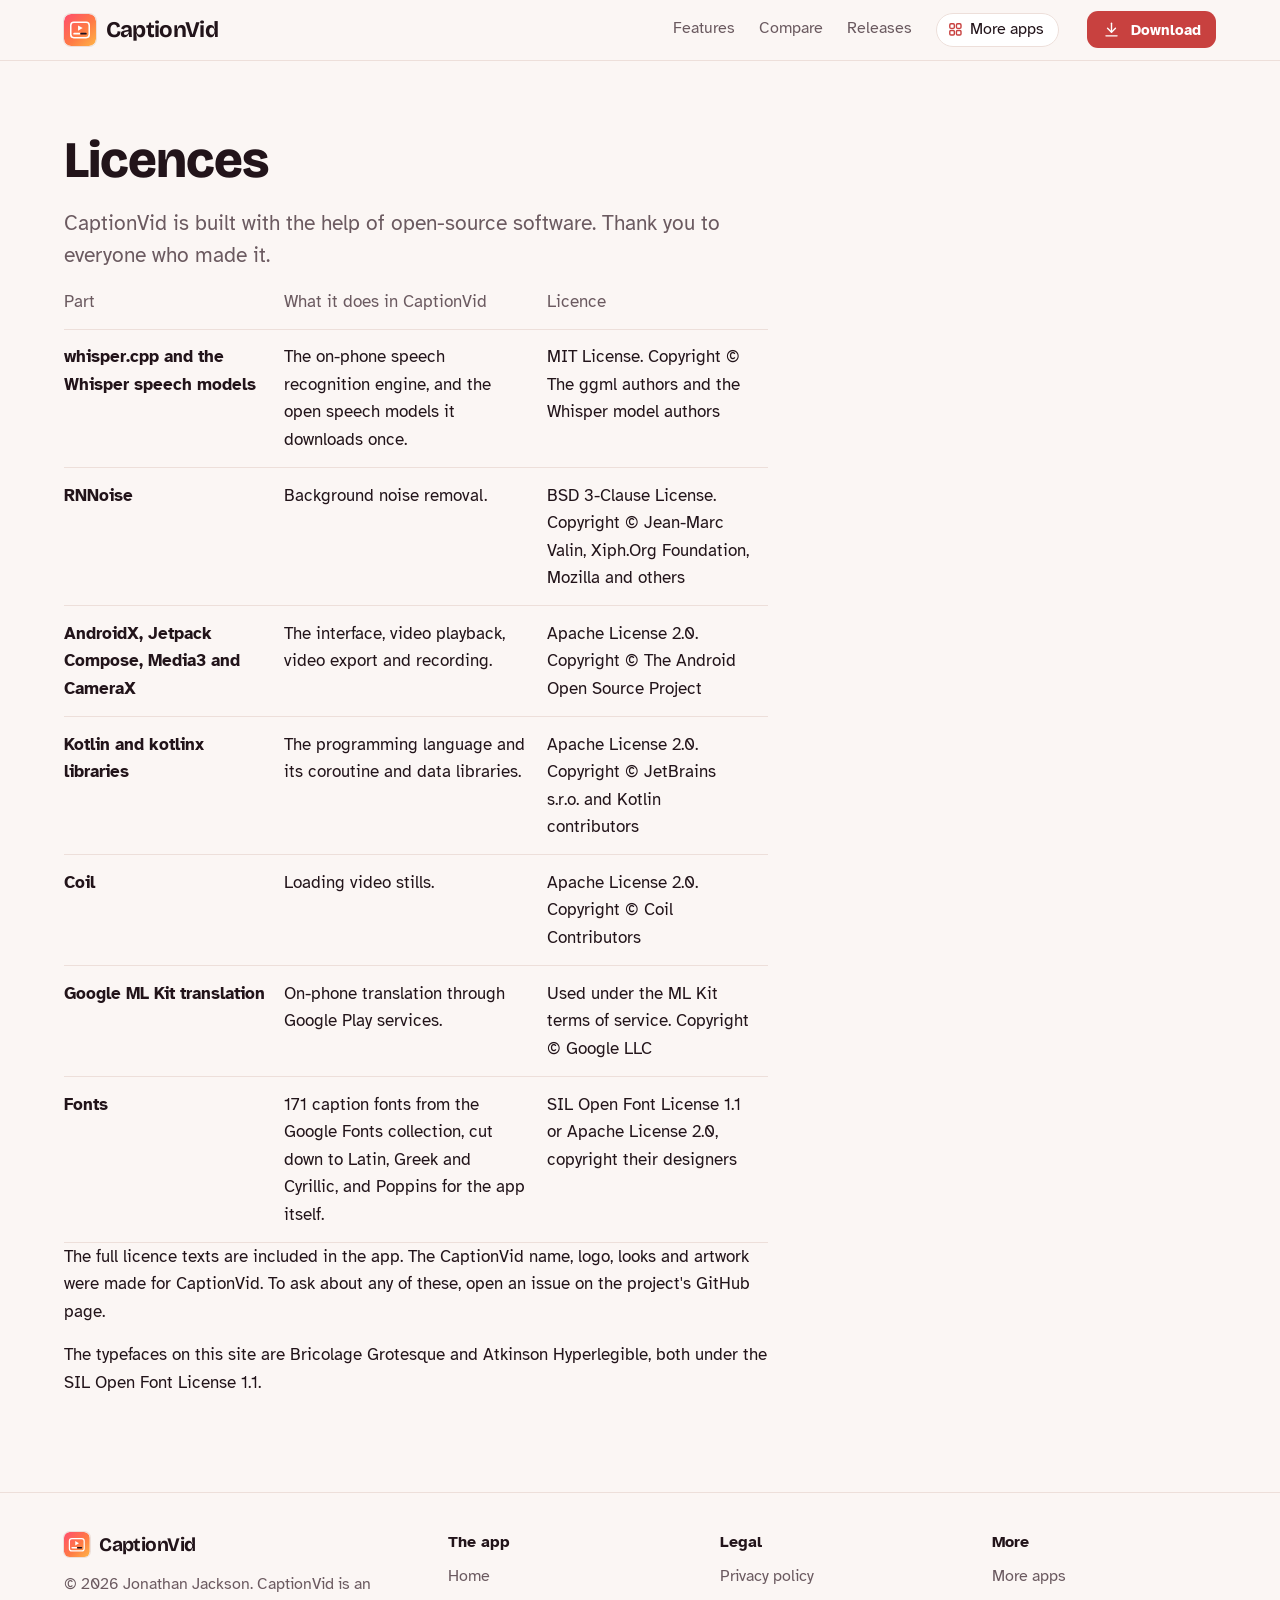
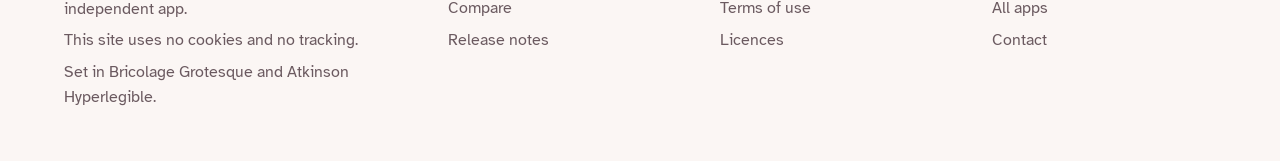
==== commit e2e2b73c: "Licences wording" ====
--- a/licences.html
+++ b/licences.html
@@ -43,7 +43,7 @@
 <div class="measure">
 <h1>Licences</h1>
 <p class="lede">CaptionVid is built with the help of open-source software. Thank you to everyone who made it.</p>
-<div class="scroll"><table><thead><tr><th scope="col">Part</th><th scope="col">What it does in CaptionVid</th><th scope="col">Licence</th></tr></thead><tbody><tr><th scope="row">whisper.cpp</th><td>The on-phone speech recognition engine, and the speech models it downloads (converted from OpenAI's Whisper).</td><td>MIT License. Copyright &copy; The ggml authors; Whisper models &copy; OpenAI</td></tr><tr><th scope="row">RNNoise</th><td>Background noise removal.</td><td>BSD 3-Clause License. Copyright &copy; Jean-Marc Valin, Xiph.Org Foundation, Mozilla and others</td></tr><tr><th scope="row">AndroidX, Jetpack Compose, Media3 and CameraX</th><td>The interface, video playback, video export and recording.</td><td>Apache License 2.0. Copyright &copy; The Android Open Source Project</td></tr><tr><th scope="row">Kotlin and kotlinx libraries</th><td>The programming language and its coroutine and data libraries.</td><td>Apache License 2.0. Copyright &copy; JetBrains s.r.o. and Kotlin contributors</td></tr><tr><th scope="row">Coil</th><td>Loading video stills.</td><td>Apache License 2.0. Copyright &copy; Coil Contributors</td></tr><tr><th scope="row">Google ML Kit translation</th><td>On-phone translation through Google Play services.</td><td>Used under the ML Kit terms of service. Copyright &copy; Google LLC</td></tr><tr><th scope="row">Fonts</th><td>171 caption fonts from the Google Fonts collection, cut down to Latin, Greek and Cyrillic, and Poppins for the app itself.</td><td>SIL Open Font License 1.1 or Apache License 2.0, copyright their designers</td></tr></tbody></table></div>
+<div class="scroll"><table><thead><tr><th scope="col">Part</th><th scope="col">What it does in CaptionVid</th><th scope="col">Licence</th></tr></thead><tbody><tr><th scope="row">whisper.cpp and the Whisper speech models</th><td>The on-phone speech recognition engine, and the open speech models it downloads once.</td><td>MIT License. Copyright &copy; The ggml authors and the Whisper model authors</td></tr><tr><th scope="row">RNNoise</th><td>Background noise removal.</td><td>BSD 3-Clause License. Copyright &copy; Jean-Marc Valin, Xiph.Org Foundation, Mozilla and others</td></tr><tr><th scope="row">AndroidX, Jetpack Compose, Media3 and CameraX</th><td>The interface, video playback, video export and recording.</td><td>Apache License 2.0. Copyright &copy; The Android Open Source Project</td></tr><tr><th scope="row">Kotlin and kotlinx libraries</th><td>The programming language and its coroutine and data libraries.</td><td>Apache License 2.0. Copyright &copy; JetBrains s.r.o. and Kotlin contributors</td></tr><tr><th scope="row">Coil</th><td>Loading video stills.</td><td>Apache License 2.0. Copyright &copy; Coil Contributors</td></tr><tr><th scope="row">Google ML Kit translation</th><td>On-phone translation through Google Play services.</td><td>Used under the ML Kit terms of service. Copyright &copy; Google LLC</td></tr><tr><th scope="row">Fonts</th><td>171 caption fonts from the Google Fonts collection, cut down to Latin, Greek and Cyrillic, and Poppins for the app itself.</td><td>SIL Open Font License 1.1 or Apache License 2.0, copyright their designers</td></tr></tbody></table></div>
 <p>The full licence texts are included in the app. The CaptionVid name, logo, looks and artwork were made for CaptionVid. To ask about any of these, open an issue on the project's GitHub page.</p>
 <p>The typefaces on this site are Bricolage Grotesque and Atkinson Hyperlegible, both under the SIL Open Font License 1.1.</p>
 </div>
